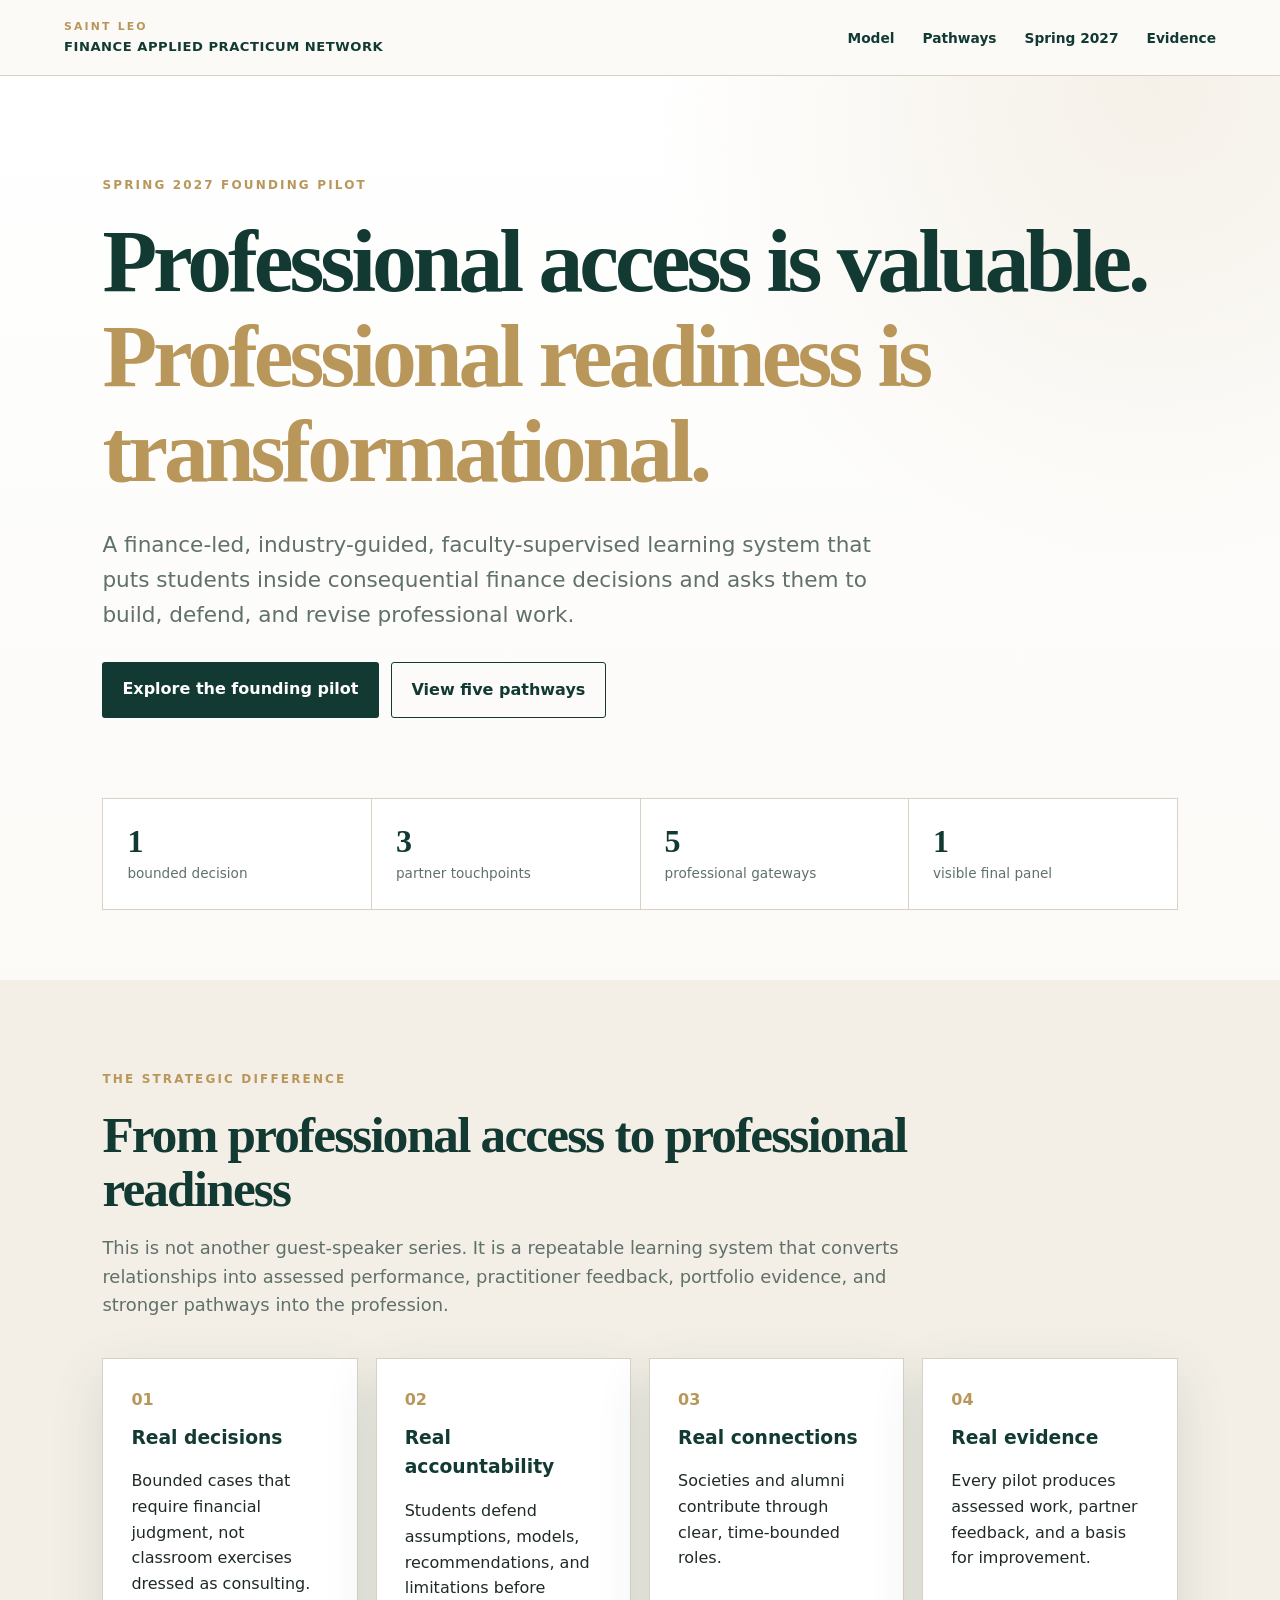
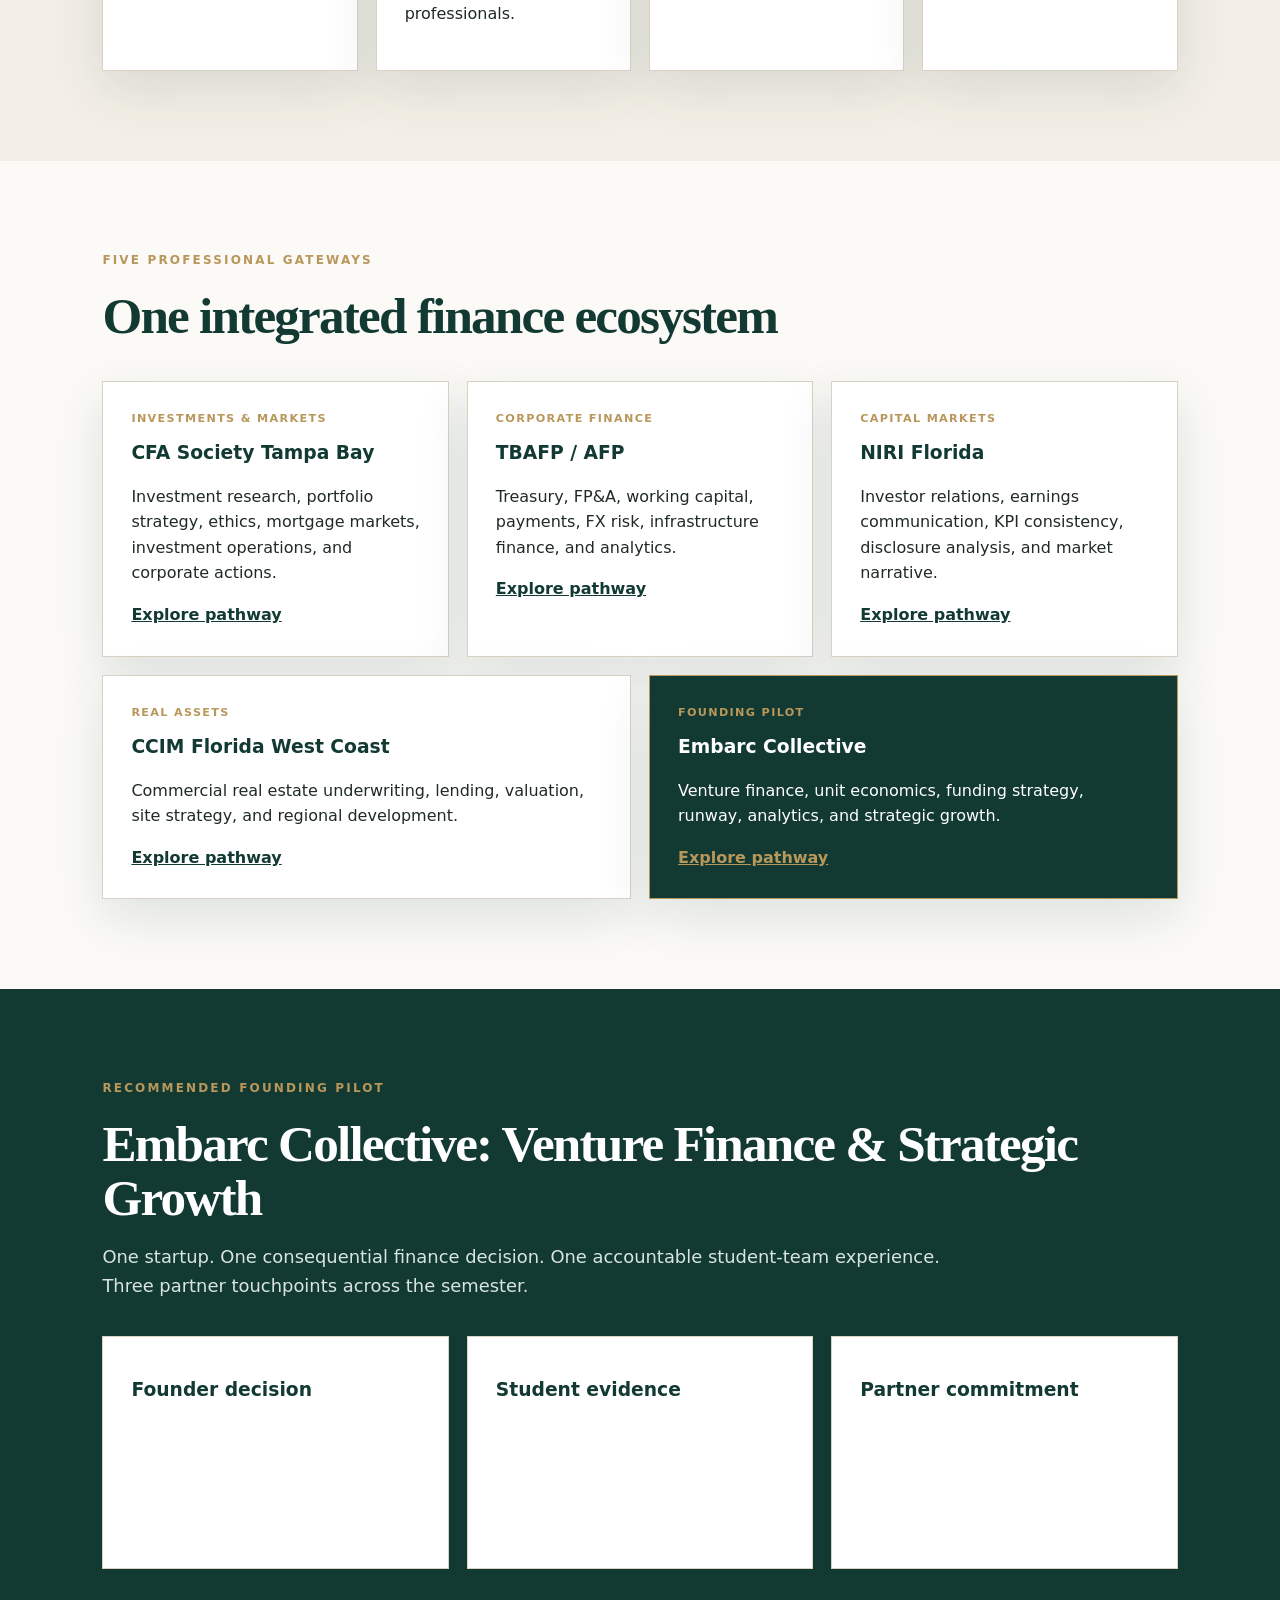
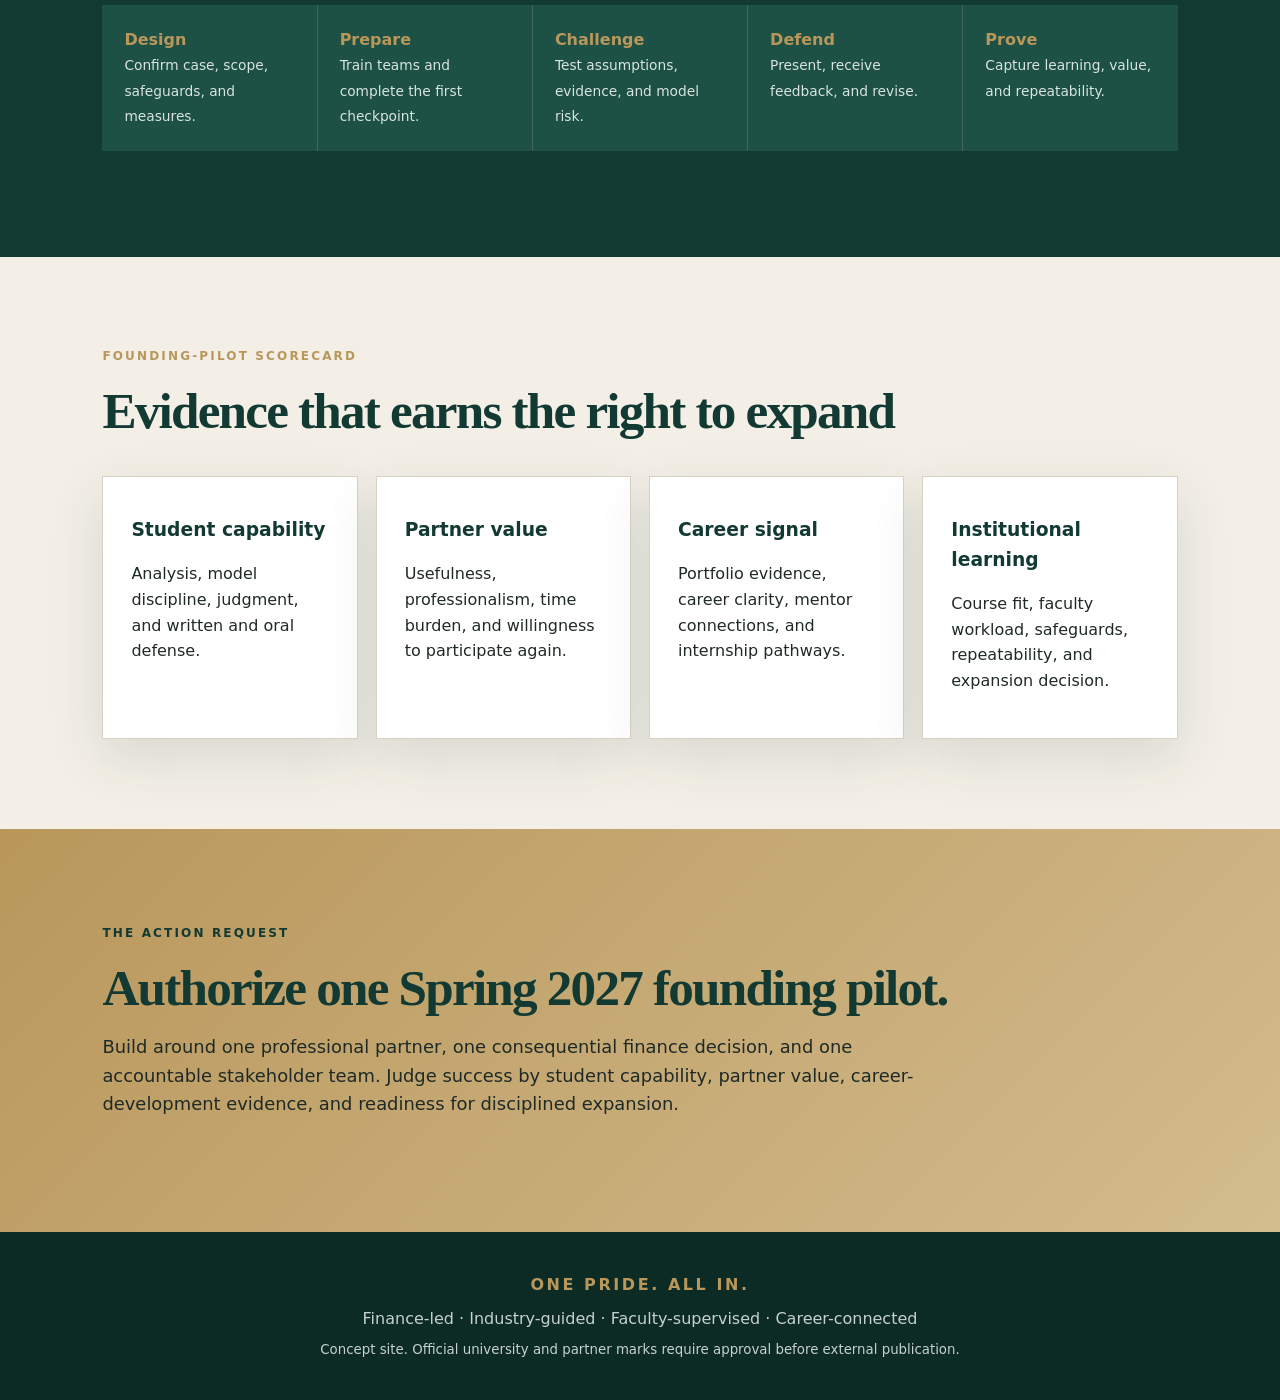
==== site/index.html @ e9dbaca3 "Add files via upload" ====
<!doctype html>
<html lang="en">
<head>
  <meta charset="utf-8">
  <meta name="viewport" content="width=device-width, initial-scale=1">
  <meta name="description" content="Saint Leo Finance Applied Practicum Network, Spring 2027 founding pilot.">
  <title>Finance Applied Practicum Network</title>
  <link rel="stylesheet" href="assets/styles.css">
</head>
<body>
<header class="nav">
  <a class="brand" href="#top" aria-label="Finance Applied Practicum Network home">
    <span>SAINT LEO</span><strong>FINANCE APPLIED PRACTICUM NETWORK</strong>
  </a>
  <nav aria-label="Primary navigation">
    <a href="#model">Model</a><a href="#pathways">Pathways</a><a href="#pilot">Spring 2027</a><a href="#evidence">Evidence</a>
  </nav>
</header>
<main id="top">
  <section class="hero">
    <div class="eyebrow">SPRING 2027 FOUNDING PILOT</div>
    <h1>Professional access is valuable.<br><em>Professional readiness is transformational.</em></h1>
    <p class="lede">A finance-led, industry-guided, faculty-supervised learning system that puts students inside consequential finance decisions and asks them to build, defend, and revise professional work.</p>
    <div class="actions"><a class="button primary" href="#pilot">Explore the founding pilot</a><a class="button secondary" href="#pathways">View five pathways</a></div>
    <div class="proof"><div><strong>1</strong><span>bounded decision</span></div><div><strong>3</strong><span>partner touchpoints</span></div><div><strong>5</strong><span>professional gateways</span></div><div><strong>1</strong><span>visible final panel</span></div></div>
  </section>

  <section id="model" class="section light">
    <div class="eyebrow">THE STRATEGIC DIFFERENCE</div>
    <h2>From professional access to professional readiness</h2>
    <p class="intro">This is not another guest-speaker series. It is a repeatable learning system that converts relationships into assessed performance, practitioner feedback, portfolio evidence, and stronger pathways into the profession.</p>
    <div class="grid four">
      <article><span>01</span><h3>Real decisions</h3><p>Bounded cases that require financial judgment, not classroom exercises dressed as consulting.</p></article>
      <article><span>02</span><h3>Real accountability</h3><p>Students defend assumptions, models, recommendations, and limitations before professionals.</p></article>
      <article><span>03</span><h3>Real connections</h3><p>Societies and alumni contribute through clear, time-bounded roles.</p></article>
      <article><span>04</span><h3>Real evidence</h3><p>Every pilot produces assessed work, partner feedback, and a basis for improvement.</p></article>
    </div>
  </section>

  <section id="pathways" class="section">
    <div class="eyebrow">FIVE PROFESSIONAL GATEWAYS</div><h2>One integrated finance ecosystem</h2>
    <div class="pathways">
      <article><div class="tag">INVESTMENTS & MARKETS</div><h3>CFA Society Tampa Bay</h3><p>Investment research, portfolio strategy, ethics, mortgage markets, investment operations, and corporate actions.</p><a href="practicums/cfa.html">Explore pathway</a></article>
      <article><div class="tag">CORPORATE FINANCE</div><h3>TBAFP / AFP</h3><p>Treasury, FP&amp;A, working capital, payments, FX risk, infrastructure finance, and analytics.</p><a href="practicums/tbafp.html">Explore pathway</a></article>
      <article><div class="tag">CAPITAL MARKETS</div><h3>NIRI Florida</h3><p>Investor relations, earnings communication, KPI consistency, disclosure analysis, and market narrative.</p><a href="practicums/niri.html">Explore pathway</a></article>
      <article><div class="tag">REAL ASSETS</div><h3>CCIM Florida West Coast</h3><p>Commercial real estate underwriting, lending, valuation, site strategy, and regional development.</p><a href="practicums/ccim.html">Explore pathway</a></article>
      <article class="featured"><div class="tag">FOUNDING PILOT</div><h3>Embarc Collective</h3><p>Venture finance, unit economics, funding strategy, runway, analytics, and strategic growth.</p><a href="practicums/embarc.html">Explore pathway</a></article>
    </div>
  </section>

  <section id="pilot" class="section dark">
    <div class="eyebrow">RECOMMENDED FOUNDING PILOT</div><h2>Embarc Collective: Venture Finance &amp; Strategic Growth</h2>
    <p class="intro">One startup. One consequential finance decision. One accountable student-team experience. Three partner touchpoints across the semester.</p>
    <div class="pilot-grid"><div><h3>Founder decision</h3><p>Runway, unit economics, hiring, funding strategy, capital allocation, or milestone design.</p></div><div><h3>Student evidence</h3><p>Integrated model, scenario dashboard, funding matrix, decision memo, and practitioner defense.</p></div><div><h3>Partner commitment</h3><p>Case-design conversation, midpoint challenge, and final panel. Approximately three to five total hours.</p></div></div>
    <ol class="timeline"><li><strong>Design</strong><span>Confirm case, scope, safeguards, and measures.</span></li><li><strong>Prepare</strong><span>Train teams and complete the first checkpoint.</span></li><li><strong>Challenge</strong><span>Test assumptions, evidence, and model risk.</span></li><li><strong>Defend</strong><span>Present, receive feedback, and revise.</span></li><li><strong>Prove</strong><span>Capture learning, value, and repeatability.</span></li></ol>
  </section>

  <section id="evidence" class="section light">
    <div class="eyebrow">FOUNDING-PILOT SCORECARD</div><h2>Evidence that earns the right to expand</h2>
    <div class="grid four"><article><h3>Student capability</h3><p>Analysis, model discipline, judgment, and written and oral defense.</p></article><article><h3>Partner value</h3><p>Usefulness, professionalism, time burden, and willingness to participate again.</p></article><article><h3>Career signal</h3><p>Portfolio evidence, career clarity, mentor connections, and internship pathways.</p></article><article><h3>Institutional learning</h3><p>Course fit, faculty workload, safeguards, repeatability, and expansion decision.</p></article></div>
  </section>

  <section class="cta"><div class="eyebrow">THE ACTION REQUEST</div><h2>Authorize one Spring 2027 founding pilot.</h2><p>Build around one professional partner, one consequential finance decision, and one accountable stakeholder team. Judge success by student capability, partner value, career-development evidence, and readiness for disciplined expansion.</p></section>
</main>
<footer><strong>ONE PRIDE. ALL IN.</strong><span>Finance-led · Industry-guided · Faculty-supervised · Career-connected</span><small>Concept site. Official university and partner marks require approval before external publication.</small></footer>
<script src="assets/app.js"></script>
</body></html>
---- site/assets/styles.css ----
:root{--forest:#123a32;--forest2:#1d5145;--gold:#b9975b;--cream:#f3efe6;--paper:#fbfaf7;--ink:#1f2a27;--slate:#60706a;--line:#d8d1c4;--white:#fff;--shadow:0 18px 50px rgba(18,58,50,.12)}
*{box-sizing:border-box}html{scroll-behavior:smooth}body{margin:0;background:var(--paper);color:var(--ink);font-family:Inter,ui-sans-serif,system-ui,-apple-system,"Segoe UI",sans-serif;line-height:1.6}.nav{position:sticky;top:0;z-index:20;display:flex;justify-content:space-between;align-items:center;padding:18px clamp(22px,5vw,76px);background:rgba(251,250,247,.94);border-bottom:1px solid var(--line);backdrop-filter:blur(12px)}.brand{text-decoration:none;color:var(--forest);display:grid;gap:1px}.brand span{font-size:.68rem;letter-spacing:.2em;color:var(--gold);font-weight:800}.brand strong{font-size:.82rem;letter-spacing:.04em}.nav nav{display:flex;gap:28px}.nav nav a{color:var(--forest);text-decoration:none;font-weight:700;font-size:.86rem}.hero{padding:100px clamp(22px,8vw,130px) 70px;min-height:760px;background:radial-gradient(circle at 90% 0,rgba(185,151,91,.14),transparent 34%),linear-gradient(180deg,#fff,var(--paper))}.eyebrow{color:var(--gold);font-weight:900;font-size:.75rem;letter-spacing:.18em;margin-bottom:18px}.hero h1,.section h2,.cta h2{font-family:Georgia,serif;color:var(--forest);line-height:1.06;margin:0}.hero h1{font-size:clamp(3rem,7vw,6.7rem);max-width:1200px;letter-spacing:-.045em}.hero h1 em{font-style:normal;color:var(--gold)}.lede{font-size:clamp(1.05rem,2vw,1.35rem);max-width:800px;color:var(--slate);margin:30px 0}.actions{display:flex;gap:12px;flex-wrap:wrap}.button{padding:14px 20px;border-radius:3px;text-decoration:none;font-weight:850}.primary{background:var(--forest);color:#fff}.secondary{border:1px solid var(--forest);color:var(--forest)}.proof{display:grid;grid-template-columns:repeat(4,1fr);gap:1px;background:var(--line);margin-top:80px;border:1px solid var(--line)}.proof div{background:#fff;padding:24px}.proof strong{display:block;color:var(--forest);font:700 2rem Georgia}.proof span{color:var(--slate);font-size:.85rem}.section{padding:90px clamp(22px,8vw,130px)}.section.light{background:var(--cream)}.section.dark{background:var(--forest);color:#fff}.section h2,.cta h2{font-size:clamp(2.2rem,4vw,4.1rem);letter-spacing:-.035em;max-width:980px}.dark h2{color:#fff}.intro{max-width:850px;font-size:1.12rem;color:var(--slate)}.dark .intro{color:#d9e4df}.grid{display:grid;gap:18px;margin-top:38px}.grid.four{grid-template-columns:repeat(4,1fr)}.grid article,.pathways article,.pilot-grid div{background:#fff;border:1px solid var(--line);padding:28px;box-shadow:var(--shadow)}.grid article span{color:var(--gold);font-weight:900}.grid h3,.pathways h3,.pilot-grid h3{color:var(--forest);margin:10px 0 6px}.pathways{display:grid;grid-template-columns:repeat(12,1fr);gap:18px;margin-top:38px}.pathways article{grid-column:span 4}.pathways article:nth-child(4),.pathways article:nth-child(5){grid-column:span 6}.pathways .featured{background:var(--forest);color:#fff;border-color:var(--gold)}.pathways .featured h3{color:#fff}.tag{font-size:.7rem;color:var(--gold);font-weight:900;letter-spacing:.12em}.pathways a{color:var(--forest);font-weight:850}.featured a{color:var(--gold)}.pilot-grid{display:grid;grid-template-columns:repeat(3,1fr);gap:18px;margin:36px 0}.pilot-grid div{box-shadow:none}.timeline{display:grid;grid-template-columns:repeat(5,1fr);gap:1px;padding:0;list-style:none;background:rgba(255,255,255,.22)}.timeline li{background:var(--forest2);padding:22px}.timeline strong{display:block;color:var(--gold)}.timeline span{font-size:.86rem;color:#d9e4df}.cta{padding:95px clamp(22px,8vw,130px);background:linear-gradient(135deg,var(--gold),#d3bc8e)}.cta .eyebrow{color:var(--forest)}.cta p{max-width:850px;font-size:1.12rem}footer{display:grid;gap:8px;text-align:center;padding:40px;background:#0d2b25;color:#fff}footer strong{color:var(--gold);letter-spacing:.16em}footer span,footer small{color:#c5d1cc}@media(max-width:900px){.nav nav{display:none}.proof,.grid.four,.pilot-grid,.timeline{grid-template-columns:1fr 1fr}.pathways article,.pathways article:nth-child(4),.pathways article:nth-child(5){grid-column:span 12}.hero{min-height:auto}}@media(max-width:600px){.proof,.grid.four,.pilot-grid,.timeline{grid-template-columns:1fr}.hero{padding-top:65px}.hero h1{font-size:3rem}.section{padding-top:65px;padding-bottom:65px}}
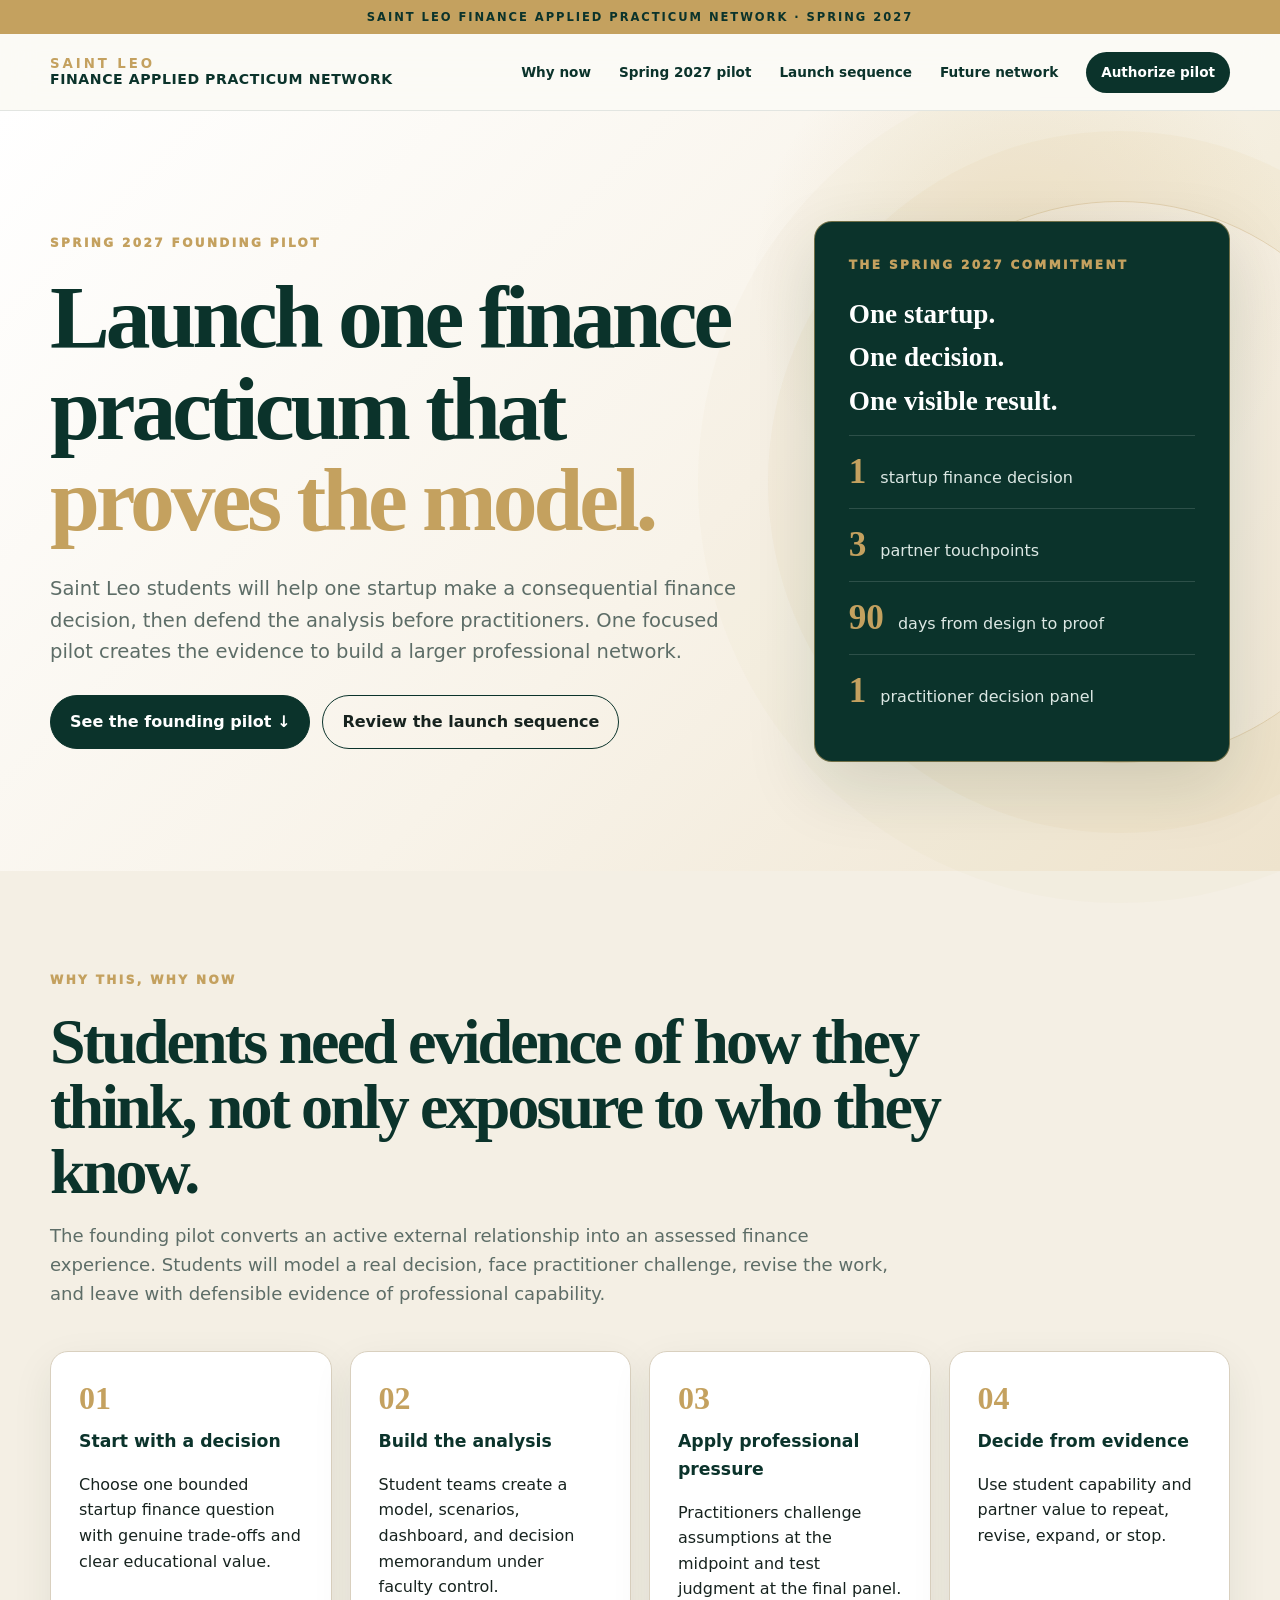
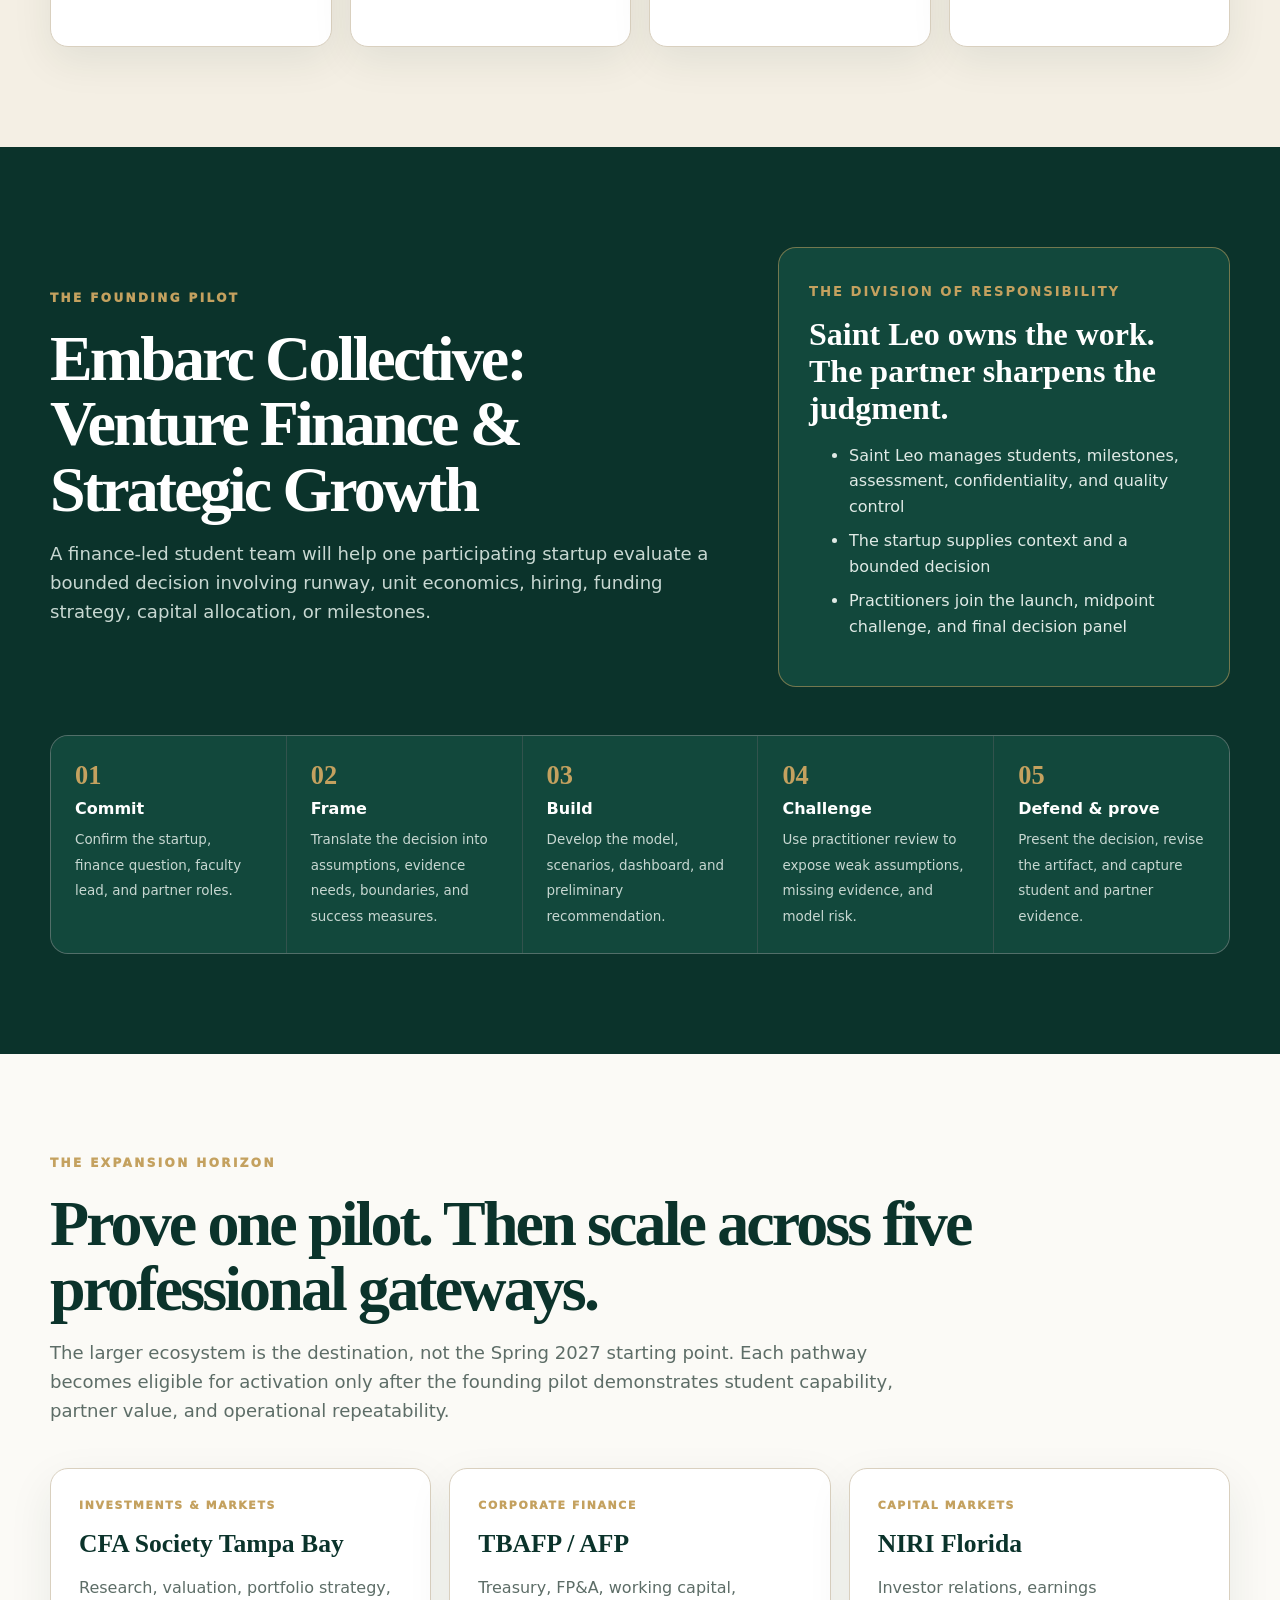
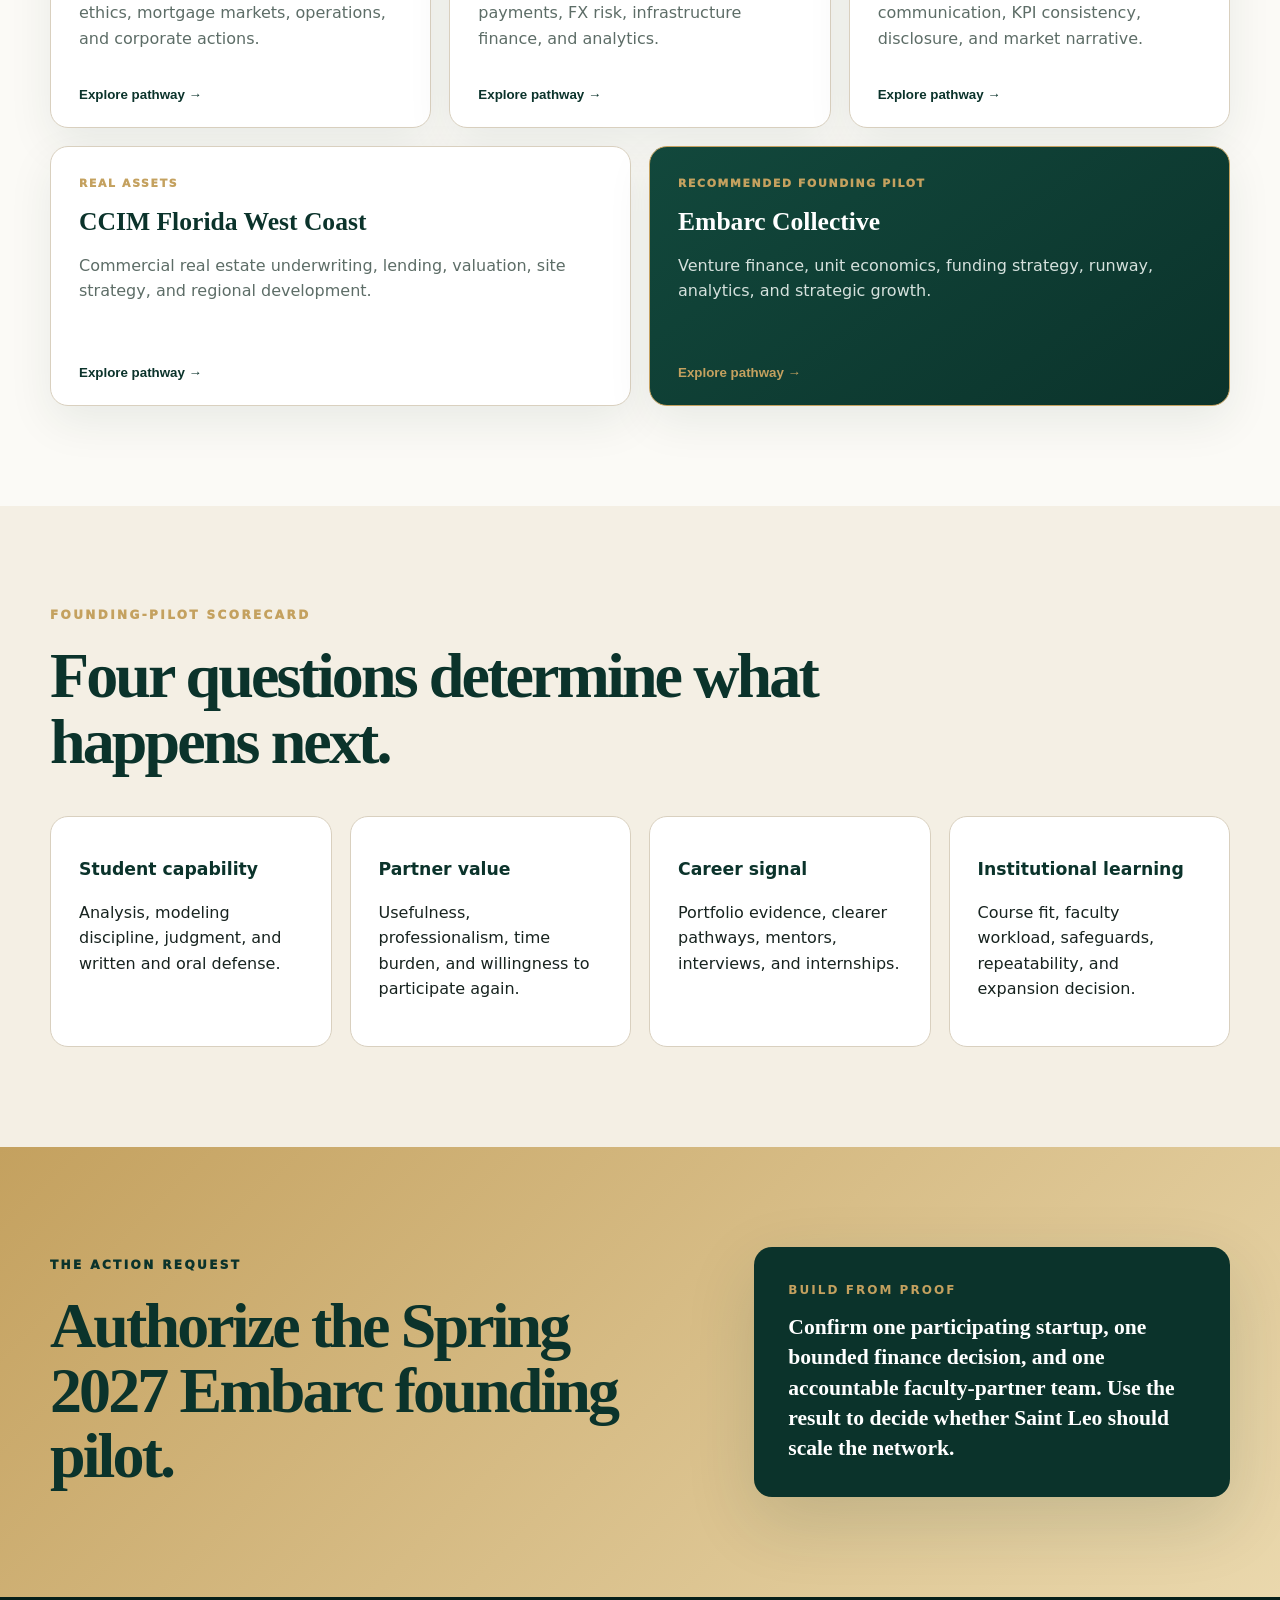
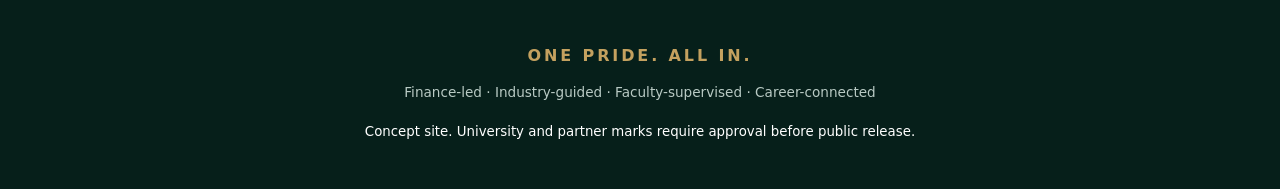
==== commit 13e279ba: "Add files via upload" ====
--- a/site/index.html
+++ b/site/index.html
@@ -1,67 +1,35 @@
 <!doctype html>
 <html lang="en">
 <head>
-  <meta charset="utf-8">
-  <meta name="viewport" content="width=device-width, initial-scale=1">
-  <meta name="description" content="Saint Leo Finance Applied Practicum Network, Spring 2027 founding pilot.">
-  <title>Finance Applied Practicum Network</title>
-  <link rel="stylesheet" href="assets/styles.css">
+<meta charset="utf-8"><meta name="viewport" content="width=device-width,initial-scale=1"><meta name="theme-color" content="#0a2d26">
+<title>Spring 2027 Founding Pilot | Finance Applied Practicum Network</title>
+<meta name="description" content="Spring 2027 founding pilot for the Saint Leo Finance Applied Practicum Network.">
+<style>
+:root{--forest:#0b332b;--forest2:#12483c;--forest3:#1d6553;--gold:#c4a15f;--gold2:#ead8ad;--cream:#f4efe4;--paper:#fbfaf6;--ink:#17231f;--slate:#5d6d67;--line:#d9d0bf;--white:#fff;--shadow:0 24px 70px rgba(11,51,43,.14);--radius:18px}*{box-sizing:border-box}html{scroll-behavior:smooth}body{margin:0;color:var(--ink);background:var(--paper);font:16px/1.6 Inter,ui-sans-serif,system-ui,-apple-system,"Segoe UI",sans-serif;overflow-x:hidden}a{color:inherit}.shell{width:min(1180px,calc(100% - 40px));margin:auto}.topbar{background:var(--gold);color:var(--forest);text-align:center;padding:8px 18px;font-size:.72rem;font-weight:900;letter-spacing:.17em}.nav{position:sticky;top:0;z-index:50;background:rgba(251,250,246,.9);backdrop-filter:blur(18px);border-bottom:1px solid rgba(11,51,43,.1)}.nav .shell{height:76px;display:flex;align-items:center;justify-content:space-between}.brand{text-decoration:none;display:grid;line-height:1.1}.brand small{color:var(--gold);font-weight:900;letter-spacing:.22em}.brand strong{color:var(--forest);font-size:.88rem;letter-spacing:.04em}.links{display:flex;gap:28px;align-items:center}.links a{text-decoration:none;color:var(--forest);font-size:.85rem;font-weight:800}.links .pill{background:var(--forest);color:#fff;padding:10px 15px;border-radius:999px}.hero{position:relative;min-height:760px;display:grid;align-items:center;background:radial-gradient(circle at 80% 22%,rgba(196,161,95,.22),transparent 23%),linear-gradient(135deg,#fff 0,#f8f3e9 55%,#efe5d1 100%);isolation:isolate}.hero:before{content:"";position:absolute;right:-120px;top:90px;width:560px;height:560px;border:1px solid rgba(196,161,95,.35);border-radius:50%;box-shadow:0 0 0 70px rgba(196,161,95,.06),0 0 0 140px rgba(196,161,95,.035);z-index:-1}.hero-grid{display:grid;grid-template-columns:1.25fr .75fr;gap:70px;align-items:center;padding:90px 0}.eyebrow{color:var(--gold);font-size:.75rem;letter-spacing:.2em;font-weight:950;margin-bottom:18px}.hero h1,.section h2,.final h2{font-family:Georgia,serif;letter-spacing:-.045em;line-height:1.02;margin:0;color:var(--forest)}.hero h1{font-size:clamp(3.5rem,7vw,6.7rem)}.hero h1 em{font-style:normal;color:var(--gold)}.lede{font-size:1.22rem;color:var(--slate);max-width:760px;margin:28px 0}.buttons{display:flex;flex-wrap:wrap;gap:12px}.btn{display:inline-flex;align-items:center;gap:9px;text-decoration:none;border-radius:999px;padding:13px 19px;font-weight:850;border:1px solid var(--forest)}.btn.primary{background:var(--forest);color:#fff}.btn:hover{transform:translateY(-2px)}.hero-panel{background:var(--forest);color:#fff;border-radius:var(--radius);padding:34px;box-shadow:var(--shadow);border:1px solid rgba(196,161,95,.55)}.hero-panel h3{font-family:Georgia,serif;font-size:1.7rem;margin:0 0 12px;color:#fff}.metric{display:flex;align-items:baseline;gap:14px;padding:16px 0;border-top:1px solid rgba(255,255,255,.14)}.metric strong{font:700 2.2rem Georgia;color:var(--gold)}.metric span{color:#dce8e4}.section{padding:100px 0}.section.alt{background:var(--cream)}.section.dark{background:var(--forest);color:#fff}.section h2,.final h2{font-size:clamp(2.6rem,5vw,4.8rem);max-width:930px}.section.dark h2{color:#fff}.intro{font-size:1.13rem;color:var(--slate);max-width:850px}.section.dark .intro{color:#c8d8d2}.promise-grid,.score-grid{display:grid;grid-template-columns:repeat(4,1fr);gap:18px;margin-top:42px}.card{background:#fff;border:1px solid var(--line);border-radius:var(--radius);padding:28px;box-shadow:0 14px 40px rgba(11,51,43,.08);transition:.25s}.card:hover{transform:translateY(-5px);box-shadow:var(--shadow)}.card .num{font:700 2rem Georgia;color:var(--gold)}.card h3{color:var(--forest);margin:11px 0 7px;font-size:1.08rem}.path-grid{display:grid;grid-template-columns:repeat(12,1fr);gap:18px;margin-top:42px}.path{grid-column:span 4;min-height:260px;position:relative;overflow:hidden;background:#fff;border:1px solid var(--line);border-radius:var(--radius);padding:28px;box-shadow:0 16px 45px rgba(11,51,43,.08)}.path:nth-child(4),.path:nth-child(5){grid-column:span 6}.path.featured{background:linear-gradient(145deg,var(--forest2),var(--forest));color:#fff;border-color:var(--gold)}.tag{font-size:.68rem;letter-spacing:.15em;color:var(--gold);font-weight:950}.path h3{font:700 1.6rem Georgia;color:var(--forest);margin:14px 0 8px}.path.featured h3{color:#fff}.path p{color:var(--slate)}.path.featured p{color:#d5e1dd}.path button{position:absolute;bottom:25px;left:28px;border:0;background:none;color:var(--forest);font-weight:900;padding:0;cursor:pointer}.path.featured button{color:var(--gold)}.pilot-banner{display:grid;grid-template-columns:1.2fr .8fr;gap:50px;align-items:center}.decision{background:var(--forest2);border:1px solid rgba(196,161,95,.55);border-radius:var(--radius);padding:30px}.decision small{color:var(--gold);font-weight:900;letter-spacing:.14em}.decision h3{font:700 2rem Georgia;margin:12px 0}.decision li{margin:9px 0;color:#e0eae6}#sequence{scroll-margin-top:110px}.timeline{display:grid;grid-template-columns:repeat(5,1fr);gap:1px;background:rgba(255,255,255,.16);margin-top:48px;border:1px solid rgba(255,255,255,.16);border-radius:var(--radius);overflow:hidden}.step{background:var(--forest2);padding:24px}.step b{display:block;color:var(--gold);font:700 1.65rem Georgia}.step strong{display:block;margin:5px 0}.step span{font-size:.84rem;color:#c7d7d1}.score-grid .card{box-shadow:none}.final{padding:100px 0;background:linear-gradient(135deg,var(--gold),#ead8ad)}.final-grid{display:grid;grid-template-columns:1fr .75fr;gap:70px;align-items:center}.ask{background:var(--forest);color:#fff;border-radius:var(--radius);padding:34px;box-shadow:var(--shadow)}.ask strong{display:block;color:var(--gold);font-size:.75rem;letter-spacing:.17em;margin-bottom:12px}.ask p{font:700 1.35rem/1.4 Georgia;margin:0}.footer{background:#061f1a;color:#fff;padding:46px 0;text-align:center}.footer b{color:var(--gold);letter-spacing:.18em}.footer p{color:#b9cac4;font-size:.85rem}.modal{border:0;border-radius:var(--radius);padding:0;max-width:720px;width:calc(100% - 30px);box-shadow:0 35px 100px rgba(0,0,0,.35)}.modal::backdrop{background:rgba(4,24,20,.72);backdrop-filter:blur(6px)}.modal-inner{padding:34px;background:var(--paper)}.modal-head{display:flex;justify-content:space-between;gap:20px}.modal h3{font:700 2rem Georgia;color:var(--forest);margin:0}.close{border:0;background:var(--cream);border-radius:50%;width:38px;height:38px;font-size:1.2rem;cursor:pointer}.modal-list{display:grid;grid-template-columns:1fr 1fr;gap:14px;margin:24px 0}.modal-list div{background:#fff;border:1px solid var(--line);padding:17px;border-radius:12px}.modal-list b{display:block;color:var(--gold);font-size:.72rem;letter-spacing:.1em}.reveal{opacity:0;transform:translateY(22px);transition:.7s ease}.reveal.visible{opacity:1;transform:none}@media(max-width:900px){.links{display:none}.hero-grid,.pilot-banner,.final-grid{grid-template-columns:1fr}.hero{min-height:auto}.promise-grid,.score-grid{grid-template-columns:1fr 1fr}.path{grid-column:span 6!important}.timeline{grid-template-columns:1fr 1fr}.hero-panel{max-width:580px}}@media(max-width:620px){.shell{width:min(100% - 26px,1180px)}.hero-grid{padding:65px 0}.hero h1{font-size:3.15rem}.section,.final{padding:70px 0}.promise-grid,.score-grid,.timeline{grid-template-columns:1fr}.path{grid-column:span 12!important}.modal-list{grid-template-columns:1fr}.topbar{letter-spacing:.09em}}
+</style>
 </head>
 <body>
-<header class="nav">
-  <a class="brand" href="#top" aria-label="Finance Applied Practicum Network home">
-    <span>SAINT LEO</span><strong>FINANCE APPLIED PRACTICUM NETWORK</strong>
-  </a>
-  <nav aria-label="Primary navigation">
-    <a href="#model">Model</a><a href="#pathways">Pathways</a><a href="#pilot">Spring 2027</a><a href="#evidence">Evidence</a>
-  </nav>
-</header>
+<div class="topbar">SAINT LEO FINANCE APPLIED PRACTICUM NETWORK · SPRING 2027</div>
+<header class="nav"><div class="shell"><a class="brand" href="#top"><small>SAINT LEO</small><strong>FINANCE APPLIED PRACTICUM NETWORK</strong></a><nav class="links"><a href="#case">Why now</a><a href="#pilot">Spring 2027 pilot</a><a href="#sequence">Launch sequence</a><a href="#pathways">Future network</a><a class="pill" href="#action">Authorize pilot</a></nav></div></header>
 <main id="top">
-  <section class="hero">
-    <div class="eyebrow">SPRING 2027 FOUNDING PILOT</div>
-    <h1>Professional access is valuable.<br><em>Professional readiness is transformational.</em></h1>
-    <p class="lede">A finance-led, industry-guided, faculty-supervised learning system that puts students inside consequential finance decisions and asks them to build, defend, and revise professional work.</p>
-    <div class="actions"><a class="button primary" href="#pilot">Explore the founding pilot</a><a class="button secondary" href="#pathways">View five pathways</a></div>
-    <div class="proof"><div><strong>1</strong><span>bounded decision</span></div><div><strong>3</strong><span>partner touchpoints</span></div><div><strong>5</strong><span>professional gateways</span></div><div><strong>1</strong><span>visible final panel</span></div></div>
-  </section>
-
-  <section id="model" class="section light">
-    <div class="eyebrow">THE STRATEGIC DIFFERENCE</div>
-    <h2>From professional access to professional readiness</h2>
-    <p class="intro">This is not another guest-speaker series. It is a repeatable learning system that converts relationships into assessed performance, practitioner feedback, portfolio evidence, and stronger pathways into the profession.</p>
-    <div class="grid four">
-      <article><span>01</span><h3>Real decisions</h3><p>Bounded cases that require financial judgment, not classroom exercises dressed as consulting.</p></article>
-      <article><span>02</span><h3>Real accountability</h3><p>Students defend assumptions, models, recommendations, and limitations before professionals.</p></article>
-      <article><span>03</span><h3>Real connections</h3><p>Societies and alumni contribute through clear, time-bounded roles.</p></article>
-      <article><span>04</span><h3>Real evidence</h3><p>Every pilot produces assessed work, partner feedback, and a basis for improvement.</p></article>
-    </div>
-  </section>
-
-  <section id="pathways" class="section">
-    <div class="eyebrow">FIVE PROFESSIONAL GATEWAYS</div><h2>One integrated finance ecosystem</h2>
-    <div class="pathways">
-      <article><div class="tag">INVESTMENTS & MARKETS</div><h3>CFA Society Tampa Bay</h3><p>Investment research, portfolio strategy, ethics, mortgage markets, investment operations, and corporate actions.</p><a href="practicums/cfa.html">Explore pathway</a></article>
-      <article><div class="tag">CORPORATE FINANCE</div><h3>TBAFP / AFP</h3><p>Treasury, FP&amp;A, working capital, payments, FX risk, infrastructure finance, and analytics.</p><a href="practicums/tbafp.html">Explore pathway</a></article>
-      <article><div class="tag">CAPITAL MARKETS</div><h3>NIRI Florida</h3><p>Investor relations, earnings communication, KPI consistency, disclosure analysis, and market narrative.</p><a href="practicums/niri.html">Explore pathway</a></article>
-      <article><div class="tag">REAL ASSETS</div><h3>CCIM Florida West Coast</h3><p>Commercial real estate underwriting, lending, valuation, site strategy, and regional development.</p><a href="practicums/ccim.html">Explore pathway</a></article>
-      <article class="featured"><div class="tag">FOUNDING PILOT</div><h3>Embarc Collective</h3><p>Venture finance, unit economics, funding strategy, runway, analytics, and strategic growth.</p><a href="practicums/embarc.html">Explore pathway</a></article>
-    </div>
-  </section>
-
-  <section id="pilot" class="section dark">
-    <div class="eyebrow">RECOMMENDED FOUNDING PILOT</div><h2>Embarc Collective: Venture Finance &amp; Strategic Growth</h2>
-    <p class="intro">One startup. One consequential finance decision. One accountable student-team experience. Three partner touchpoints across the semester.</p>
-    <div class="pilot-grid"><div><h3>Founder decision</h3><p>Runway, unit economics, hiring, funding strategy, capital allocation, or milestone design.</p></div><div><h3>Student evidence</h3><p>Integrated model, scenario dashboard, funding matrix, decision memo, and practitioner defense.</p></div><div><h3>Partner commitment</h3><p>Case-design conversation, midpoint challenge, and final panel. Approximately three to five total hours.</p></div></div>
-    <ol class="timeline"><li><strong>Design</strong><span>Confirm case, scope, safeguards, and measures.</span></li><li><strong>Prepare</strong><span>Train teams and complete the first checkpoint.</span></li><li><strong>Challenge</strong><span>Test assumptions, evidence, and model risk.</span></li><li><strong>Defend</strong><span>Present, receive feedback, and revise.</span></li><li><strong>Prove</strong><span>Capture learning, value, and repeatability.</span></li></ol>
-  </section>
-
-  <section id="evidence" class="section light">
-    <div class="eyebrow">FOUNDING-PILOT SCORECARD</div><h2>Evidence that earns the right to expand</h2>
-    <div class="grid four"><article><h3>Student capability</h3><p>Analysis, model discipline, judgment, and written and oral defense.</p></article><article><h3>Partner value</h3><p>Usefulness, professionalism, time burden, and willingness to participate again.</p></article><article><h3>Career signal</h3><p>Portfolio evidence, career clarity, mentor connections, and internship pathways.</p></article><article><h3>Institutional learning</h3><p>Course fit, faculty workload, safeguards, repeatability, and expansion decision.</p></article></div>
-  </section>
-
-  <section class="cta"><div class="eyebrow">THE ACTION REQUEST</div><h2>Authorize one Spring 2027 founding pilot.</h2><p>Build around one professional partner, one consequential finance decision, and one accountable stakeholder team. Judge success by student capability, partner value, career-development evidence, and readiness for disciplined expansion.</p></section>
+<section class="hero"><div class="shell hero-grid"><div><div class="eyebrow">SPRING 2027 FOUNDING PILOT</div><h1>Launch one finance practicum that <em>proves the model.</em></h1><p class="lede">Saint Leo students will help one startup make a consequential finance decision, then defend the analysis before practitioners. One focused pilot creates the evidence to build a larger professional network.</p><div class="buttons"><a class="btn primary" href="#pilot">See the founding pilot ↓</a><a class="btn" href="#pathways">Review the launch sequence</a></div></div><aside class="hero-panel"><div class="eyebrow">THE SPRING 2027 COMMITMENT</div><h3>One startup.<br>One decision.<br>One visible result.</h3><div class="metric"><strong>1</strong><span>startup finance decision</span></div><div class="metric"><strong>3</strong><span>partner touchpoints</span></div><div class="metric"><strong>90</strong><span>days from design to proof</span></div><div class="metric"><strong>1</strong><span>practitioner decision panel</span></div></aside></div></section>
+<section id="case" class="section alt"><div class="shell reveal"><div class="eyebrow">WHY THIS, WHY NOW</div><h2>Students need evidence of how they think, not only exposure to who they know.</h2><p class="intro">The founding pilot converts an active external relationship into an assessed finance experience. Students will model a real decision, face practitioner challenge, revise the work, and leave with defensible evidence of professional capability.</p><div class="promise-grid"><article class="card"><span class="num">01</span><h3>Start with a decision</h3><p>Choose one bounded startup finance question with genuine trade-offs and clear educational value.</p></article><article class="card"><span class="num">02</span><h3>Build the analysis</h3><p>Student teams create a model, scenarios, dashboard, and decision memorandum under faculty control.</p></article><article class="card"><span class="num">03</span><h3>Apply professional pressure</h3><p>Practitioners challenge assumptions at the midpoint and test judgment at the final panel.</p></article><article class="card"><span class="num">04</span><h3>Decide from evidence</h3><p>Use student capability and partner value to repeat, revise, expand, or stop.</p></article></div></div></section>
+<section id="pilot" class="section dark"><div class="shell reveal"><div class="pilot-banner"><div><div class="eyebrow">THE FOUNDING PILOT</div><h2>Embarc Collective: Venture Finance & Strategic Growth</h2><p class="intro">A finance-led student team will help one participating startup evaluate a bounded decision involving runway, unit economics, hiring, funding strategy, capital allocation, or milestones.</p></div><aside class="decision"><small>THE DIVISION OF RESPONSIBILITY</small><h3>Saint Leo owns the work. The partner sharpens the judgment.</h3><ul><li>Saint Leo manages students, milestones, assessment, confidentiality, and quality control</li><li>The startup supplies context and a bounded decision</li><li>Practitioners join the launch, midpoint challenge, and final decision panel</li></ul></aside></div><div id="sequence" class="timeline"><div class="step"><b>01</b><strong>Commit</strong><span>Confirm the startup, finance question, faculty lead, and partner roles.</span></div><div class="step"><b>02</b><strong>Frame</strong><span>Translate the decision into assumptions, evidence needs, boundaries, and success measures.</span></div><div class="step"><b>03</b><strong>Build</strong><span>Develop the model, scenarios, dashboard, and preliminary recommendation.</span></div><div class="step"><b>04</b><strong>Challenge</strong><span>Use practitioner review to expose weak assumptions, missing evidence, and model risk.</span></div><div class="step"><b>05</b><strong>Defend & prove</strong><span>Present the decision, revise the artifact, and capture student and partner evidence.</span></div></div></div></section>
+<section id="pathways" class="section"><div class="shell reveal"><div class="eyebrow">THE EXPANSION HORIZON</div><h2>Prove one pilot. Then scale across five professional gateways.</h2><p class="intro">The larger ecosystem is the destination, not the Spring 2027 starting point. Each pathway becomes eligible for activation only after the founding pilot demonstrates student capability, partner value, and operational repeatability.</p><div class="path-grid">
+<article class="path"><div class="tag">INVESTMENTS & MARKETS</div><h3>CFA Society Tampa Bay</h3><p>Research, valuation, portfolio strategy, ethics, mortgage markets, operations, and corporate actions.</p><button data-path="cfa">Explore pathway →</button></article>
+<article class="path"><div class="tag">CORPORATE FINANCE</div><h3>TBAFP / AFP</h3><p>Treasury, FP&amp;A, working capital, payments, FX risk, infrastructure finance, and analytics.</p><button data-path="tbafp">Explore pathway →</button></article>
+<article class="path"><div class="tag">CAPITAL MARKETS</div><h3>NIRI Florida</h3><p>Investor relations, earnings communication, KPI consistency, disclosure, and market narrative.</p><button data-path="niri">Explore pathway →</button></article>
+<article class="path"><div class="tag">REAL ASSETS</div><h3>CCIM Florida West Coast</h3><p>Commercial real estate underwriting, lending, valuation, site strategy, and regional development.</p><button data-path="ccim">Explore pathway →</button></article>
+<article class="path featured"><div class="tag">RECOMMENDED FOUNDING PILOT</div><h3>Embarc Collective</h3><p>Venture finance, unit economics, funding strategy, runway, analytics, and strategic growth.</p><button data-path="embarc">Explore pathway →</button></article>
+</div></div></section>
+<section id="evidence" class="section alt"><div class="shell reveal"><div class="eyebrow">FOUNDING-PILOT SCORECARD</div><h2>Four questions determine what happens next.</h2><div class="score-grid"><article class="card"><h3>Student capability</h3><p>Analysis, modeling discipline, judgment, and written and oral defense.</p></article><article class="card"><h3>Partner value</h3><p>Usefulness, professionalism, time burden, and willingness to participate again.</p></article><article class="card"><h3>Career signal</h3><p>Portfolio evidence, clearer pathways, mentors, interviews, and internships.</p></article><article class="card"><h3>Institutional learning</h3><p>Course fit, faculty workload, safeguards, repeatability, and expansion decision.</p></article></div></div></section>
+<section id="action" class="final"><div class="shell final-grid reveal"><div><div class="eyebrow" style="color:var(--forest)">THE ACTION REQUEST</div><h2>Authorize the Spring 2027 Embarc founding pilot.</h2></div><div class="ask"><strong>BUILD FROM PROOF</strong><p>Confirm one participating startup, one bounded finance decision, and one accountable faculty-partner team. Use the result to decide whether Saint Leo should scale the network.</p></div></div></section>
 </main>
-<footer><strong>ONE PRIDE. ALL IN.</strong><span>Finance-led · Industry-guided · Faculty-supervised · Career-connected</span><small>Concept site. Official university and partner marks require approval before external publication.</small></footer>
-<script src="assets/app.js"></script>
+<footer class="footer"><div class="shell"><b>ONE PRIDE. ALL IN.</b><p>Finance-led · Industry-guided · Faculty-supervised · Career-connected</p><small>Concept site. University and partner marks require approval before public release.</small></div></footer>
+<dialog id="modal" class="modal"><div class="modal-inner"><div class="modal-head"><div><div id="modalTag" class="eyebrow"></div><h3 id="modalTitle"></h3></div><button class="close" aria-label="Close">×</button></div><p id="modalCopy"></p><div id="modalList" class="modal-list"></div><a class="btn primary" href="#pilot" onclick="document.querySelector('#modal').close()">See the pilot architecture</a></div></dialog>
+<script>
+const data={cfa:{tag:'INVESTMENTS & MARKETS',title:'CFA Society Tampa Bay',copy:'Students build, defend, and revise investment conclusions under professional challenge.',items:[['Decision','Public-company valuation and portfolio fit'],['Evidence','Model, risk dashboard, committee memorandum, defense'],['Finance lead','Zachary Smith'],['Spring ask','One case lead and two reviewers']]},tbafp:{tag:'CORPORATE FINANCE',title:'TBAFP / AFP',copy:'Students convert operating assumptions into liquidity, risk, and capital-allocation decisions.',items:[['Decision','13-week cash forecast with a liquidity shock'],['Evidence','Forecast, diagnostic, dashboard, CFO memorandum'],['Finance lead','Zachary Smith'],['Spring ask','Corporate, banking, and payments review panel']]},niri:{tag:'CAPITAL MARKETS',title:'NIRI Florida',copy:'Students connect financial analysis to credible, consistent communication under questioning.',items:[['Decision','Simulated quarterly communications package'],['Evidence','Earnings analysis, deck, Q&A brief, live simulation'],['Finance lead','Zachary Smith'],['Need','Direct NIRI relationship owner']]},ccim:{tag:'REAL ASSETS',title:'CCIM Florida West Coast',copy:'Students underwrite property decisions and defend assumptions that drive return and risk.',items:[['Decision','Acquisition and financing recommendation'],['Evidence','Underwriting, debt analysis, scenarios, memorandum'],['Finance lead','Zachary Smith'],['Economics lead','Patrick Ryan Murphy']]},embarc:{tag:'FOUNDING PILOT',title:'Embarc Collective',copy:'Students help founders see the economics, financing choices, and decision triggers behind growth.',items:[['Decision','Runway, unit economics, hiring, or funding'],['Evidence','Integrated model, dashboard, funding matrix, memo'],['Finance lead & architect','Zachary Smith'],['Touchpoints','Launch, midpoint challenge, final panel']]}};
+const modal=document.querySelector('#modal');document.querySelectorAll('[data-path]').forEach(b=>b.onclick=()=>{const x=data[b.dataset.path];modalTag.textContent=x.tag;modalTitle.textContent=x.title;modalCopy.textContent=x.copy;modalList.innerHTML=x.items.map(i=>`<div><b>${i[0]}</b>${i[1]}</div>`).join('');modal.showModal()});document.querySelector('.close').onclick=()=>modal.close();modal.onclick=e=>{if(e.target===modal)modal.close()};
+const io=new IntersectionObserver(es=>es.forEach(e=>{if(e.isIntersecting)e.target.classList.add('visible')}),{threshold:.12});document.querySelectorAll('.reveal').forEach(x=>io.observe(x));
+</script>
 </body></html>
